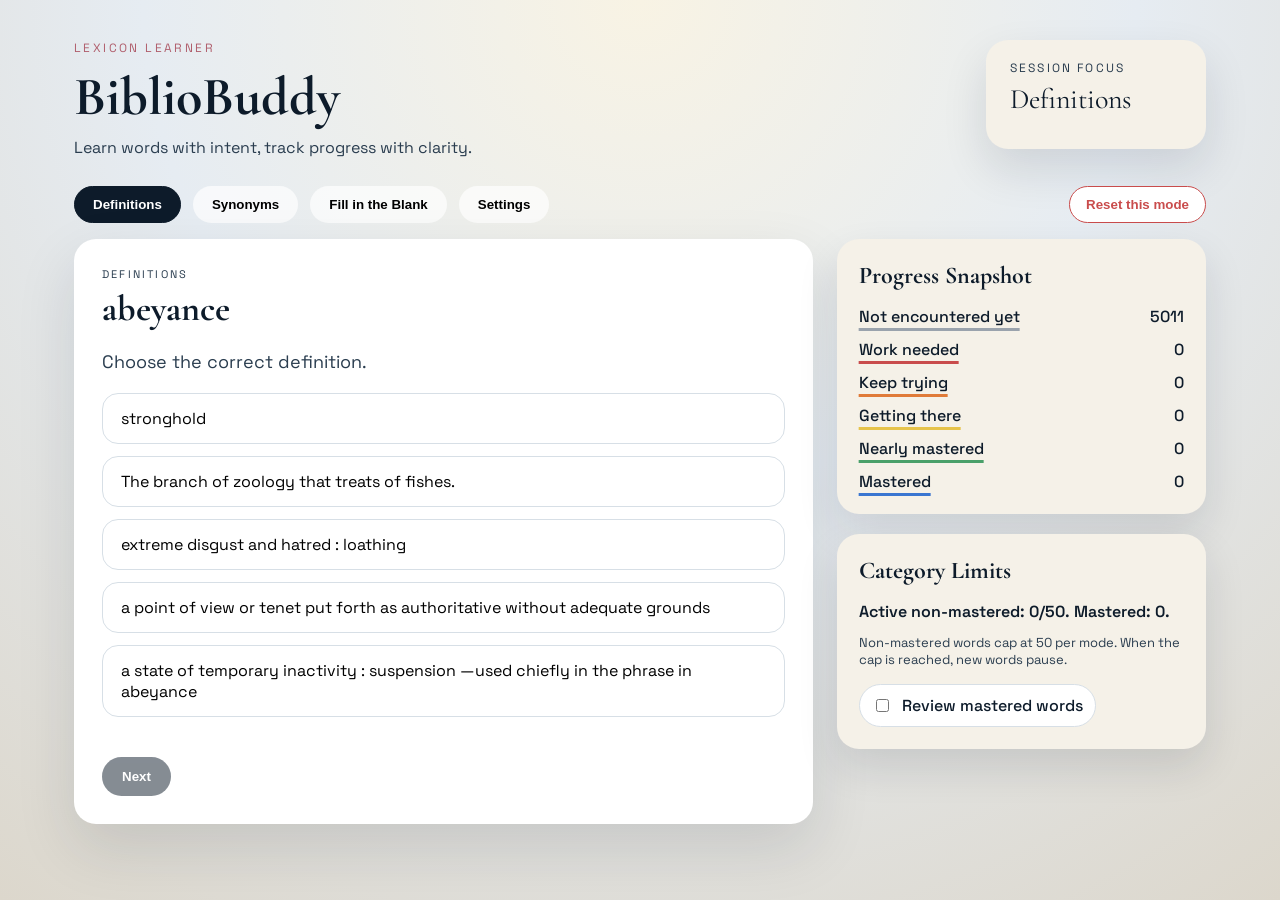
==== index.html @ 4b3d1208 "- Remove redundant pronunciations - Update word card display to organize definitions by PoS - Remove" ====
<!DOCTYPE html>
<html lang="en">
  <head>
    <meta charset="UTF-8" />
    <meta name="viewport" content="width=device-width, initial-scale=1.0" />
    <title>BiblioBuddy</title>
    <link rel="apple-touch-icon" sizes="180x180" href="favicon/apple-touch-icon.png">
    <link rel="icon" type="image/png" sizes="32x32" href="favicon/favicon-32x32.png">
    <link rel="icon" type="image/png" sizes="16x16" href="favicon/favicon-16x16.png">
    <link rel="manifest" href="site.webmanifest">
    <link rel="preconnect" href="https://fonts.googleapis.com" />
    <link rel="preconnect" href="https://fonts.gstatic.com" crossorigin />
    <link
      href="https://fonts.googleapis.com/css2?family=Cormorant+Garamond:wght@500;600;700&family=Space+Grotesk:wght@400;500;600&display=swap"
      rel="stylesheet"
    />
    <link rel="stylesheet" href="styles.css" />
  </head>
  <body>
    <div class="app">
      <header class="hero">
        <div>
          <p class="eyebrow">Lexicon Learner</p>
          <h1>BiblioBuddy</h1>
          <p class="subtitle">Learn words with intent, track progress with clarity.</p>
        </div>
        <div class="hero-card">
          <p class="hero-label">Session Focus</p>
          <div id="modeCapsule" class="hero-mode">Definitions</div>
          <p id="capNotice" class="hero-note"></p>
        </div>
      </header>

      <section class="mode-bar">
        <div class="mode-group">
          <button class="mode-button" data-mode="definitions">Definitions</button>
          <button class="mode-button" data-mode="synonyms">Synonyms</button>
          <button class="mode-button" data-mode="fitb">Fill in the Blank</button>
          <button id="settingsTabButton" class="mode-button" data-mode="settings">Settings</button>
        </div>
        <div class="mode-actions">
          <button id="resetMode" class="ghost-button reset-button">Reset this mode</button>
        </div>
      </section>

      <section id="settingsPanel" class="settings-panel" hidden>
        <div class="settings-card">
          <h3>Settings</h3>
          <p class="settings-note">Save or restore your progress across modes.</p>
          <div class="settings-actions">
            <button id="saveData" class="save-button">Save user data</button>
            <button id="loadData" class="load-button">Load user data</button>
            <input id="loadInput" type="file" accept="application/json" hidden />
          </div>
        </div>
      </section>

      <main class="layout">
        <section class="question-card">
          <div class="question-header">
            <div>
              <p id="questionMeta" class="question-meta"></p>
              <h2 id="questionTitle"></h2>
            </div>
          </div>
          <p id="questionPrompt" class="question-prompt"></p>
          <div id="options" class="options"></div>
          <p id="feedback" class="feedback"></p>
          <section id="answerDetails" class="answer-details" aria-live="polite">
            <div class="answer-grid">
              <div>
                <p class="detail-label">Correct answer</p>
                <p id="detailWord" class="detail-value"></p>
              </div>
              <div class="detail-span">
                <p class="detail-label">Definitions</p>
                <ol id="detailDefinitions" class="detail-definitions"></ol>
              </div>
              <div class="detail-span">
                <p class="detail-label">Pronunciation</p>
                <div id="detailPronunciation" class="pronunciation-container"></div>
              </div>
              <div class="detail-span">
                <p class="detail-label">Synonyms</p>
                <ul id="detailSynonyms" class="detail-list"></ul>
              </div>
              <div class="detail-span">
                <p class="detail-label">Example sentences</p>
                <ul id="detailSentences" class="detail-list"></ul>
              </div>
            </div>
          </section>
          <div class="question-footer">
            <button id="nextButton" class="primary-button" disabled>Next</button>
          </div>
        </section>

        <aside class="stats">
          <div class="stats-card stats-link" onclick="window.location.href='progress_snapshot.html'">
            <h3>Progress Snapshot</h3>
            <div id="statsGrid" class="stats-grid"></div>
          </div>
          <div class="stats-card">
            <h3>Category Limits</h3>
            <p id="limitSummary" class="limit-summary"></p>
            <p class="limit-note">
              Non-mastered words cap at 50 per mode. When the cap is reached, new
              words pause.
            </p>
            <label class="review-toggle">
              <input id="reviewMastered" type="checkbox" />
              <span>Review mastered words</span>
            </label>
          </div>
        </aside>
      </main>
    </div>

    <script src="app.js"></script>
  </body>
</html>
---- styles.css ----
:root {
  color-scheme: light;
  --ink: #0d1b2a;
  --ink-soft: #2a3d4f;
  --paper: #f5f1e8;
  --gold: #c99b3b;
  --rose: #b05f6d;
  --sage: #c9d2c2;
  --sky: #dbe7f2;
  --shadow: rgba(13, 27, 42, 0.12);
  --radius: 22px;
  --display: "Cormorant Garamond", serif;
  --sans: "Space Grotesk", sans-serif;
}

* {
  box-sizing: border-box;
}

body {
  margin: 0;
  font-family: var(--sans);
  color: var(--ink);
  background: radial-gradient(circle at top, #f8f3e4 0%, #e6ecf2 45%, #dcd7cc 100%);
  min-height: 100vh;
}

.app {
  max-width: 1180px;
  margin: 0 auto;
  padding: 40px 24px 64px;
}

.hero {
  display: flex;
  justify-content: space-between;
  gap: 32px;
  align-items: flex-start;
  margin-bottom: 28px;
}

.eyebrow {
  text-transform: uppercase;
  letter-spacing: 0.2em;
  font-size: 12px;
  color: var(--rose);
  margin: 0 0 8px;
}

h1 {
  font-family: var(--display);
  font-size: 54px;
  margin: 0 0 8px;
}

.subtitle {
  max-width: 420px;
  color: var(--ink-soft);
  margin: 0;
}

.hero-card {
  background: var(--paper);
  padding: 20px 24px;
  border-radius: var(--radius);
  box-shadow: 0 20px 45px var(--shadow);
  min-width: 220px;
}

.hero-label {
  font-size: 12px;
  text-transform: uppercase;
  letter-spacing: 0.18em;
  color: var(--ink-soft);
  margin: 0 0 6px;
}

.hero-mode {
  font-family: var(--display);
  font-size: 28px;
}

.hero-note {
  margin-top: 8px;
  color: var(--rose);
  font-size: 13px;
}

.mode-bar {
  display: flex;
  flex-wrap: wrap;
  gap: 12px;
  margin-bottom: 16px;
  align-items: center;
  justify-content: space-between;
}

.mode-group {
  display: flex;
  flex-wrap: wrap;
  gap: 12px;
}

.mode-actions {
  display: flex;
  gap: 12px;
  align-items: center;
}

.mode-button {
  border: 1px solid transparent;
  padding: 10px 18px;
  border-radius: 999px;
  background: rgba(255, 255, 255, 0.7);
  font-weight: 600;
  cursor: pointer;
  transition: all 0.2s ease;
}
.mode-button:hover,
.mode-button:focus,
.mode-button:active {
  background: rgba(255, 255, 255, 0.7);
}
.mode-button.active {
  background: var(--ink) !important;
  color: #fff;
}

.mode-button.active {
  background: var(--ink);
  color: #fff;
  border-color: var(--ink);
}

.control-bar {
  display: flex;
  justify-content: space-between;
  align-items: center;
  gap: 16px;
  margin-bottom: 28px;
  flex-wrap: wrap;
}

.toggle {
  display: flex;
  gap: 10px;
  align-items: center;
  font-weight: 500;
}

.ghost-button {
  border: 1px solid var(--ink);
  background: #fff;
  padding: 10px 16px;
  border-radius: 999px;
  cursor: pointer;
  font-weight: 600;
}
.ghost-button:hover,
.ghost-button:focus,
.ghost-button:active {
  background: #fff;
}

.settings-button {
  border-color: #7d8da0;
  color: var(--ink);
}

.reset-button {
  border-color: #c94c4c;
  color: #c94c4c;
}

.layout {
  display: grid;
  grid-template-columns: 2fr 1fr;
  gap: 24px;
}

.settings-panel {
  margin-bottom: 28px;
}

.settings-card {
  background: var(--paper);
  border-radius: var(--radius);
  padding: 20px 24px;
  box-shadow: 0 16px 35px var(--shadow);
}

.settings-card h3 {
  margin: 0 0 8px;
  font-family: var(--display);
  font-size: 24px;
}

.settings-note {
  margin: 0 0 16px;
  color: var(--ink-soft);
}

.settings-actions {
  display: flex;
  flex-wrap: wrap;
  gap: 12px;
}

.save-button {
  background: #e6f4ea;
  border: 1px solid #79b78e;
  color: #2d6b43;
  padding: 12px 20px;
  border-radius: 999px;
  cursor: pointer;
  font-weight: 600;
  font-family: var(--sans);
}

.load-button {
  background: #e4f0ff;
  border: 1px solid #7aa7db;
  color: #2e5f96;
  padding: 12px 20px;
  border-radius: 999px;
  cursor: pointer;
  font-weight: 600;
  font-family: var(--sans);
}

.back-button {
  background: #4aa06a; /* green */
  border: 1px solid #3b8b56;
  color: #fff !important; /* ensure visited link doesn't change text color */
  padding: 10px 16px;
  border-radius: 999px;
  text-decoration: none;
  display: inline-flex;
  align-items: center;
  gap: 8px;
  font-weight: 600;
  font-family: var(--sans);
}

.back-button:visited {
  color: #fff !important;
}

.back-button:hover,
.back-button:focus,
.back-button:active {
  filter: brightness(0.95);
  background: #4aa06a;
}


.question-card {
  background: #fff;
  border-radius: var(--radius);
  padding: 28px;
  box-shadow: 0 24px 60px var(--shadow);
  display: flex;
  flex-direction: column;
  gap: 20px;
}

.question-card.correct {
  background: #f1fbf5;
}

.question-card.incorrect {
  background: #fff2f2;
}

.question-header {
  display: flex;
  justify-content: space-between;
  align-items: flex-start;
  gap: 20px;
}

.question-meta {
  text-transform: uppercase;
  letter-spacing: 0.2em;
  font-size: 11px;
  color: var(--ink-soft);
  margin: 0 0 6px;
}

#questionTitle {
  font-family: var(--display);
  font-size: 36px;
  margin: 0;
}

.question-badge {
  padding: 6px 14px;
  border-radius: 999px;
  background: var(--sky);
  font-size: 12px;
  text-transform: uppercase;
  letter-spacing: 0.14em;
  color: var(--ink);
}

.question-prompt {
  font-size: 18px;
  color: var(--ink-soft);
  margin: 0;
}

.options {
  display: grid;
  gap: 12px;
}

.answer-details {
  border-radius: 16px;
  padding: 16px 18px;
  background: rgba(255, 255, 255, 0.8);
  border: 1px solid #dfe6ee;
  display: none;
}

.answer-details.visible {
  display: block;
}

.answer-grid {
  display: grid;
  grid-template-columns: repeat(auto-fit, minmax(200px, 1fr));
  gap: 16px;
}

.detail-span {
  grid-column: 1 / -1;
}

.detail-label {
  text-transform: uppercase;
  letter-spacing: 0.18em;
  font-size: 11px;
  color: var(--ink-soft);
  margin: 0 0 6px;
}

.detail-value {
  margin: 0;
  font-weight: 600;
}

.detail-list {
  margin: 0;
  padding-left: 18px;
  color: var(--ink-soft);
}

.option-button {
  padding: 14px 18px;
  border-radius: 16px;
  border: 1px solid #d7dfe6;
  background: #fff;
  text-align: left;
  cursor: pointer;
  font-size: 16px;
  font-family: var(--sans);
  transition: all 0.2s ease;
   white-space: normal;      /* allow wrapping */
   word-break: break-word;   /* break long words if necessary */
   hyphens: auto;            /* enable hyphenation where supported */
}

.option-button.correct {
  border-color: #2f8f5b;
  background: #e7f7ef;
}

.option-button.incorrect {
  border-color: #c94c4c;
  background: #fce8e8;
}

.question-footer {
  display: flex;
  justify-content: space-between;
  align-items: center;
  gap: 12px;
}

.primary-button {
  padding: 12px 20px;
  border-radius: 999px;
  border: none;
  background: var(--ink);
  color: #fff;
  cursor: pointer;
  font-weight: 600;
}

.primary-button:disabled {
  opacity: 0.5;
  cursor: not-allowed;
}

.feedback {
  margin: 0;
  font-weight: 600;
}

.stats {
  display: flex;
  flex-direction: column;
  gap: 20px;
}

.stats-card {
  background: var(--paper);
  border-radius: var(--radius);
  padding: 22px;
  box-shadow: 0 18px 40px var(--shadow);
}

.stats-link {
  display: block;
  color: inherit;
  text-decoration: none;
  cursor: pointer;
}

.stats-link:hover {
  transform: translateY(-2px);
  box-shadow: 0 20px 45px var(--shadow);
  cursor: pointer;
}

.stats-card h3 {
  margin: 0 0 16px;
  font-family: var(--display);
  font-size: 24px;
}

.stats-grid {
  display: grid;
  gap: 12px;
}

.stats-row {
  display: flex;
  justify-content: space-between;
  font-weight: 500;
}

.stats-row span:first-child {
  text-decoration: underline;
  text-decoration-thickness: 3px;
  text-underline-offset: 6px;
}

.stats-not-encountered span:first-child {
  text-decoration-color: #9aa3ad;
}

.stats-work-needed span:first-child {
  text-decoration-color: #c94c4c;
}

.stats-keep-trying span:first-child {
  text-decoration-color: #e07b39;
}

.stats-getting-there span:first-child {
  text-decoration-color: #e6c34b;
}

.stats-nearly-mastered span:first-child {
  text-decoration-color: #4aa06a;
}

.stats-mastered span:first-child {
  text-decoration-color: #3a76d1;
}

.limit-summary {
  margin: 0 0 12px;
  font-weight: 600;
}

.limit-note {
  margin: 0;
  font-size: 13px;
  color: var(--ink-soft);
}

.review-toggle {
  display: flex;
  gap: 10px;
  align-items: center;
  font-weight: 500;
  margin-top: 16px;
  padding: 10px 12px;
  border: 1px solid #d7dfe6;
  border-radius: 999px;
  background: #fff;
  width: fit-content;
  cursor: pointer;
}

@media (max-width: 980px) {
  .hero {
    flex-direction: column;
  }

  .layout {
    grid-template-columns: 1fr;
  }
}

.snapshot-layout {
  display: grid;
  grid-template-columns: 2fr 1fr;
  gap: 24px;
}

.snapshot-column {
  display: flex;
  flex-direction: column;
  gap: 16px;
}

.category-block {
  background: #fff;
  border-radius: 18px;
  padding: 14px 18px;
  box-shadow: 0 16px 35px var(--shadow);
}

.category-block summary {
  cursor: pointer;
  font-weight: 600;
  background: transparent;
  -webkit-tap-highlight-color: transparent;
}

.category-block summary:focus {
  outline: none;
  background: transparent;
}

.category-block[open] summary {
  background: transparent;
}
.word-list {
  display: flex;
  flex-wrap: wrap;
  gap: 10px;
  margin: 12px 0 0;
  padding: 0;
  list-style: none;
}

.word-chip {
  border: 1px solid #d7dfe6;
  padding: 6px 12px;
  border-radius: 999px;
  background: #fff;
  cursor: pointer;
  font-size: 14px;
  font-family: var(--sans);
}

.word-chip:focus,
.word-chip:active {
  outline: none;
  background: #fff;
}

.word-chip:hover,
.word-chip:focus,
.word-chip:active {
  border-color: var(--ink);
  background: #fff;
}

.word-card {
  background: #fff;
  border-radius: var(--radius);
  padding: 24px;
  box-shadow: 0 24px 60px var(--shadow);
  position: sticky;
  top: 80px; /* leave room for header */
  align-self: start; /* stay at top of column */
  max-height: calc(100vh - 120px); /* allow scrolling within card */
  overflow: auto;
}

.word-card h2 {
  margin: 0 0 8px;
  font-family: var(--display);
  font-size: 32px;
}

.word-card .question-badge {
  margin-bottom: 12px;
}

@media (max-width: 980px) {
  .snapshot-layout {
    grid-template-columns: 1fr;
  }
}

/* Definitions list styling */
.detail-definitions {
  margin: 0;
  padding-left: 0;
  list-style-position: inside;
  color: var(--ink-soft);
}

.detail-definitions li {
  margin-bottom: 6px;
}

/* Pronunciations styling */
.pronunciation-container {
  display: flex;
  flex-direction: column;
  gap: 8px;
}

.pronunciation-item {
  display: flex;
  align-items: center;
  gap: 10px;
  padding: 8px 0;
}

.pronunciation-text {
  font-family: "Courier New", monospace;
  color: var(--ink-soft);
  font-size: 14px;
}

.audio-btn {
  padding: 6px 10px;
  border-radius: 8px;
  border: 1px solid #d7dfe6;
  background: #fff;
  cursor: pointer;
  font-size: 16px;
  transition: all 0.2s ease;
  height: 32px;
  width: 32px;
  display: flex;
  align-items: center;
  justify-content: center;
  flex-shrink: 0;
}

.audio-btn:hover {
  background: #f0f0f0;
  border-color: var(--ink-soft);
}

.audio-btn:active {
  transform: scale(0.95);
}

.pronunciation-empty {
  color: var(--ink-soft);
  font-size: 14px;
  margin: 0;
  font-style: italic;
}

@media (max-width: 640px) {
  h1 {
    font-size: 42px;
  }

  .question-footer {
    flex-direction: column;
    align-items: flex-start;
  }
}
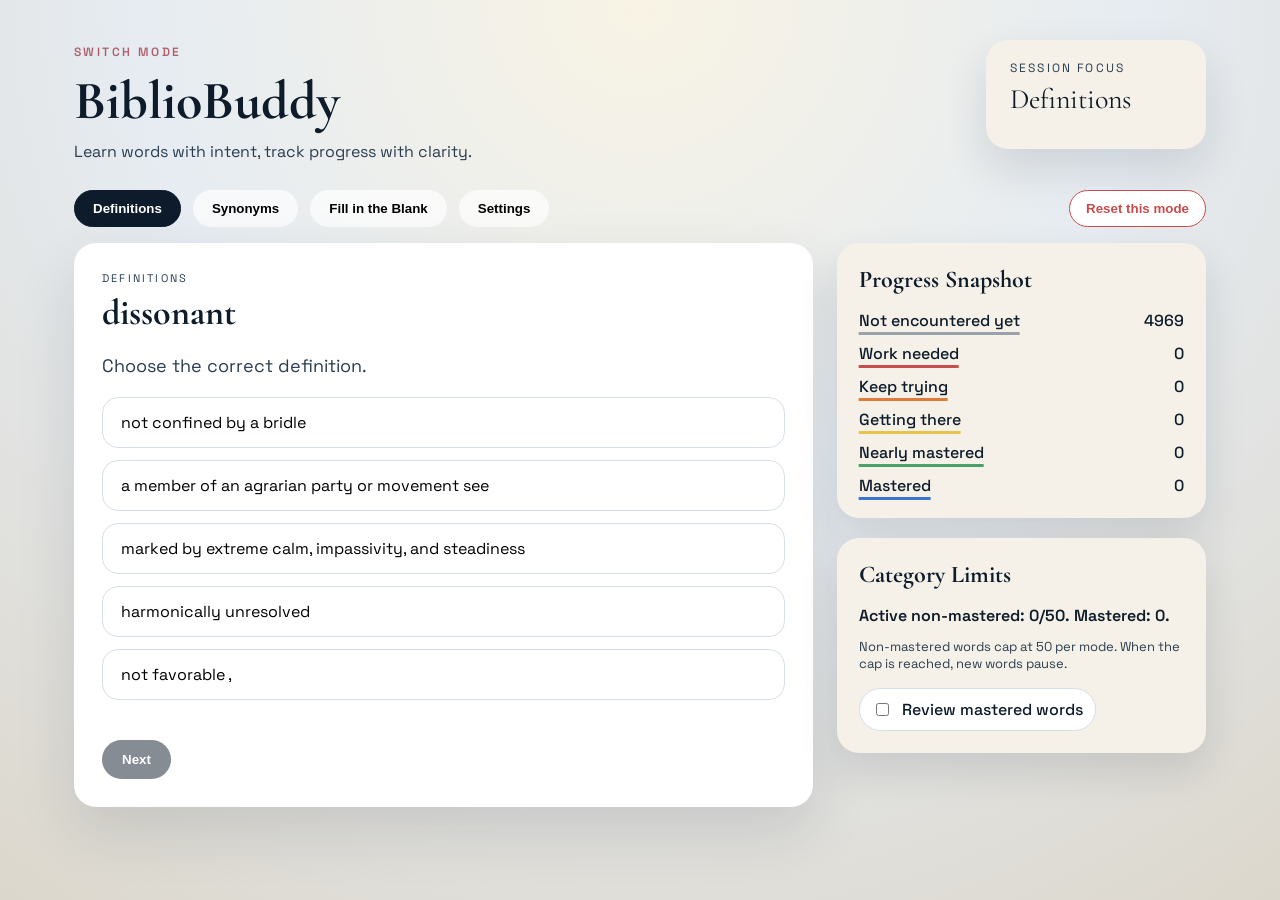
==== commit a4979449: "Add word of the day and word stems CSV files - Created `wordoftheday.csv` with two entries: "clatter" ====
--- a/index.html
+++ b/index.html
@@ -20,7 +20,7 @@
     <div class="app">
       <header class="hero">
         <div>
-          <p class="eyebrow">Lexicon Learner</p>
+          <a class="switch-mode-link" href="benbenekbuddy/benbenekbuddy.html">Switch mode</a>
           <h1>BiblioBuddy</h1>
           <p class="subtitle">Learn words with intent, track progress with clarity.</p>
         </div>
--- a/styles.css
+++ b/styles.css
@@ -47,6 +47,31 @@
   margin: 0 0 8px;
 }
 
+.switch-mode-link {
+  text-transform: uppercase;
+  letter-spacing: 0.2em;
+  font-size: 12px;
+  color: var(--rose);
+  margin: 0 0 8px;
+  text-decoration: none;
+  border: 0;
+  background: transparent;
+  padding: 0;
+  display: inline-block;
+  font-family: var(--sans);
+  font-weight: 600;
+}
+
+.switch-mode-link:visited {
+  color: var(--rose);
+}
+
+.switch-mode-link:hover,
+.switch-mode-link:focus-visible {
+  text-decoration: underline;
+  text-underline-offset: 3px;
+}
+
 h1 {
   font-family: var(--display);
   font-size: 54px;
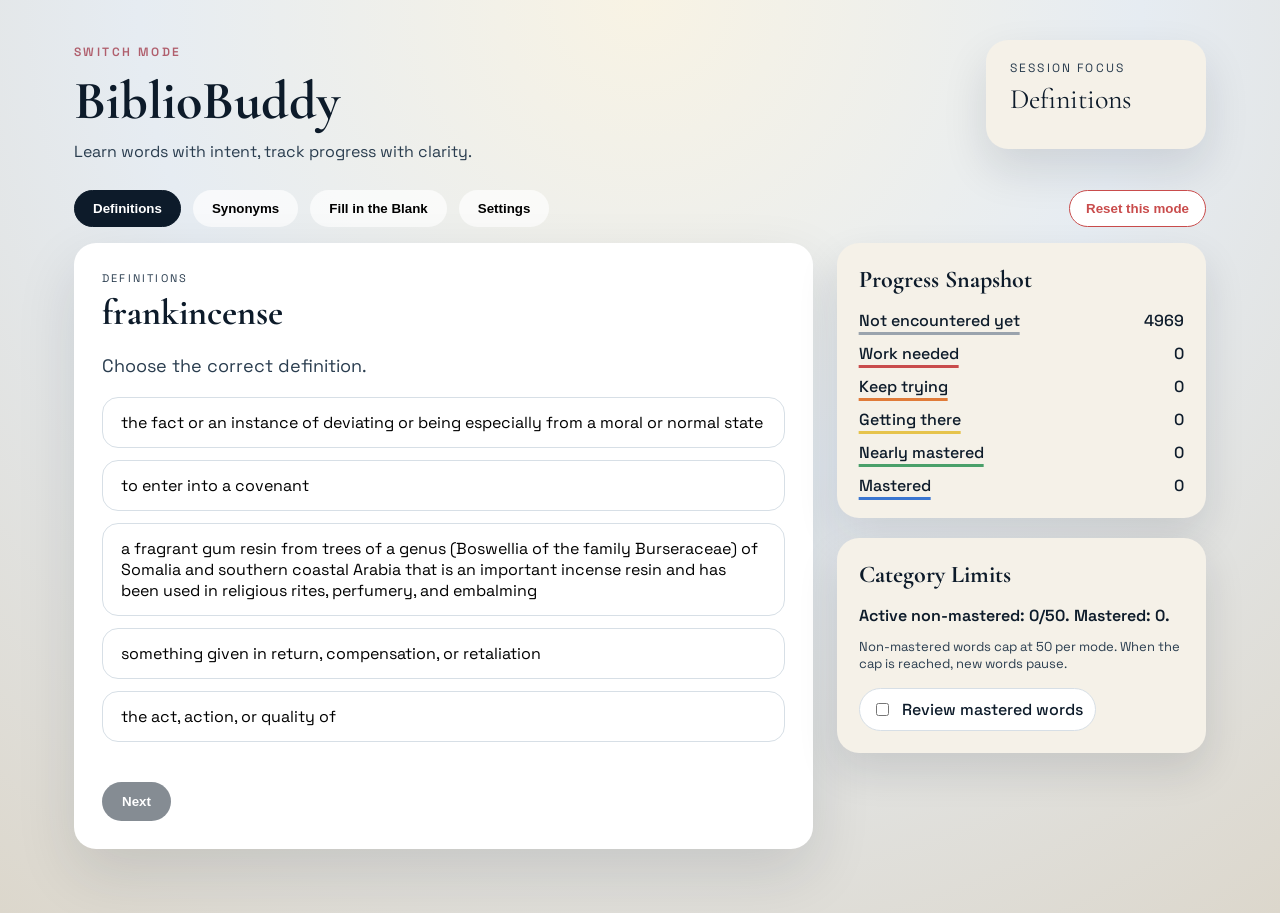
==== commit 02f51d4a: "Implement rainbow text effect for 'biblio' in various elements and update styles" ====
--- a/index.html
+++ b/index.html
@@ -117,5 +117,63 @@
     </div>
 
     <script src="app.js"></script>
+    <script>
+      (() => {
+        const rainbowColors = ["#ff4d4d", "#ff8a3d", "#f7c948", "#53d769", "#4ca3ff", "#5b4dff"];
+
+        function recolorBiblioText(root) {
+          const walker = document.createTreeWalker(root, NodeFilter.SHOW_TEXT);
+          const nodesToReplace = [];
+
+          while (walker.nextNode()) {
+            const node = walker.currentNode;
+            if (!node.textContent || !/biblio/gi.test(node.textContent)) {
+              continue;
+            }
+
+            const parent = node.parentElement;
+            if (!parent || parent.closest("h1") || parent.closest("title") || parent.closest(".biblio-rainbow")) {
+              continue;
+            }
+
+            nodesToReplace.push(node);
+          }
+
+          nodesToReplace.forEach((node) => {
+            const fragment = document.createDocumentFragment();
+            const value = node.textContent;
+            let lastIndex = 0;
+            const regex = /biblio/gi;
+
+            for (const match of value.matchAll(regex)) {
+              const start = match.index;
+              const end = start + match[0].length;
+
+              if (start > lastIndex) {
+                fragment.appendChild(document.createTextNode(value.slice(lastIndex, start)));
+              }
+
+              Array.from(match[0]).forEach((char, index) => {
+                const span = document.createElement("span");
+                span.textContent = char;
+                span.className = "biblio-rainbow";
+                span.style.color = rainbowColors[index % rainbowColors.length];
+                fragment.appendChild(span);
+              });
+
+              lastIndex = end;
+            }
+
+            if (lastIndex < value.length) {
+              fragment.appendChild(document.createTextNode(value.slice(lastIndex)));
+            }
+
+            node.replaceWith(fragment);
+          });
+        }
+
+        recolorBiblioText(document.body);
+      })();
+    </script>
   </body>
 </html>
--- a/styles.css
+++ b/styles.css
@@ -72,6 +72,10 @@
   text-underline-offset: 3px;
 }
 
+.biblio-rainbow {
+  font-weight: 700;
+}
+
 h1 {
   font-family: var(--display);
   font-size: 54px;
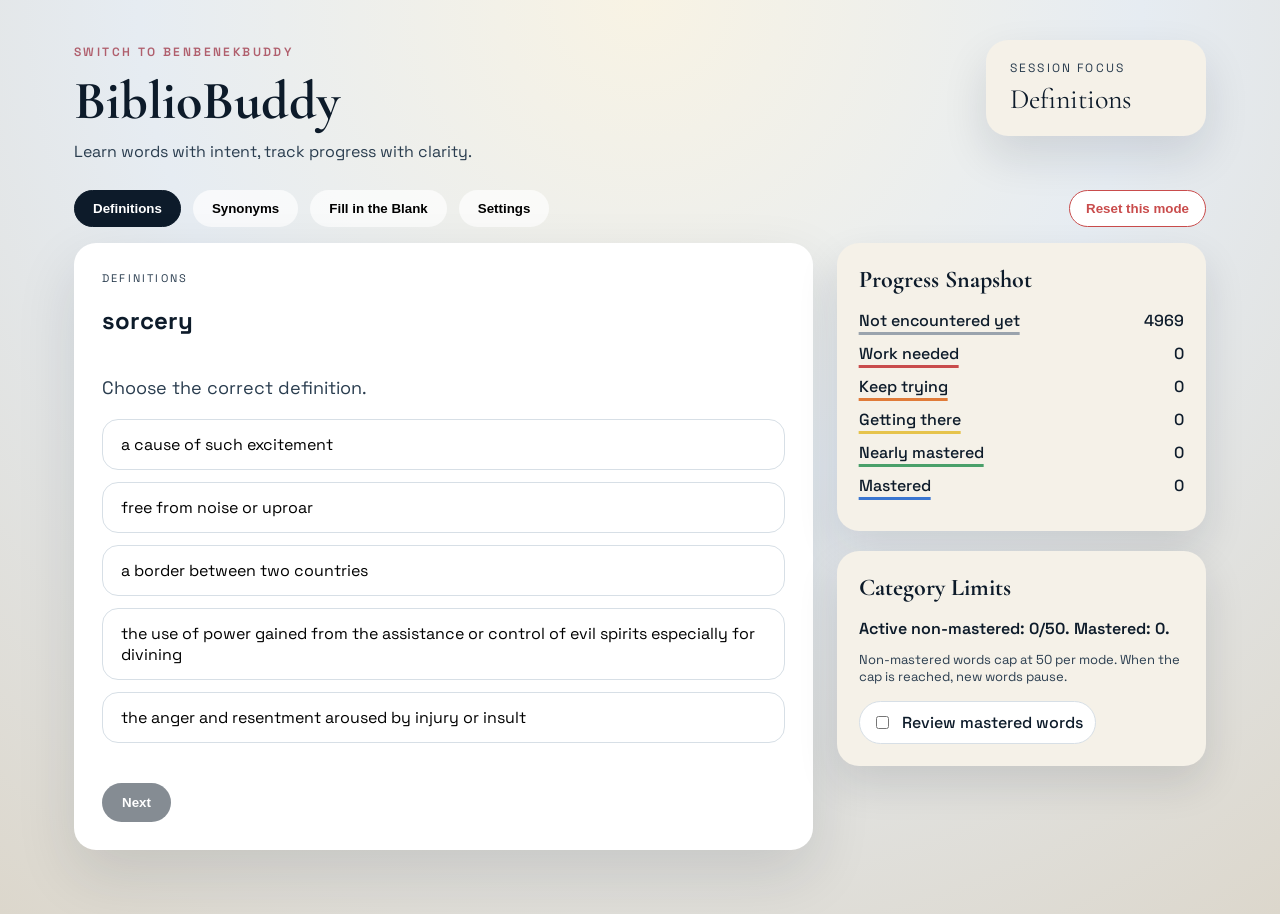
==== commit 97291dd4: "Refactor codebase to be more organized with files. Implemented a one-page solution with to having mu" ====
--- a/index.html
+++ b/index.html
@@ -3,7 +3,7 @@
   <head>
     <meta charset="UTF-8" />
     <meta name="viewport" content="width=device-width, initial-scale=1.0" />
-    <title>BiblioBuddy</title>
+    <title>SAT Words Buddy</title>
     <link rel="apple-touch-icon" sizes="180x180" href="favicon/apple-touch-icon.png">
     <link rel="icon" type="image/png" sizes="32x32" href="favicon/favicon-32x32.png">
     <link rel="icon" type="image/png" sizes="16x16" href="favicon/favicon-16x16.png">
@@ -14,166 +14,349 @@
       href="https://fonts.googleapis.com/css2?family=Cormorant+Garamond:wght@500;600;700&family=Space+Grotesk:wght@400;500;600&display=swap"
       rel="stylesheet"
     />
-    <link rel="stylesheet" href="styles.css" />
+    <link rel="stylesheet" href="shared/css/styles.css" />
+    <link rel="stylesheet" href="modes/benbenekbuddy/benbenekbuddy.css" />
   </head>
   <body>
     <div class="app">
       <header class="hero">
         <div>
-          <a class="switch-mode-link" href="benbenekbuddy/benbenekbuddy.html">Switch mode</a>
-          <h1>BiblioBuddy</h1>
-          <p class="subtitle">Learn words with intent, track progress with clarity.</p>
+          <button id="modeSwitcher" class="switch-mode-link" type="button">Switch mode</button>
+          <h1 id="appTitle">BiblioBuddy</h1>
+          <p id="appSubtitle" class="subtitle">Learn words with intent, track progress with clarity.</p>
         </div>
         <div class="hero-card">
-          <p class="hero-label">Session Focus</p>
-          <div id="modeCapsule" class="hero-mode">Definitions</div>
-          <p id="capNotice" class="hero-note"></p>
+          <p id="appHeroLabel" class="hero-label">Session Focus</p>
+          <div id="appHeroValue" class="hero-mode">Definitions</div>
         </div>
       </header>
 
-      <section class="mode-bar">
-        <div class="mode-group">
-          <button class="mode-button" data-mode="definitions">Definitions</button>
-          <button class="mode-button" data-mode="synonyms">Synonyms</button>
-          <button class="mode-button" data-mode="fitb">Fill in the Blank</button>
-          <button id="settingsTabButton" class="mode-button" data-mode="settings">Settings</button>
-        </div>
-        <div class="mode-actions">
-          <button id="resetMode" class="ghost-button reset-button">Reset this mode</button>
-        </div>
+      <!-- ============================================================
+           BiblioBuddy mode: Definitions, Synonyms, Fill in the Blank.
+           ============================================================ -->
+      <section data-mode="bibliobuddy" hidden>
+        <!-- Hidden display sink used by the mode module to report its
+             current label, and read by the host page to populate the
+             unified hero capsule. -->
+        <span id="biblio-modeCapsule" hidden></span>
+        <section class="mode-bar">
+          <div class="mode-group">
+            <button class="mode-button" data-mode="definitions">Definitions</button>
+            <button class="mode-button" data-mode="synonyms">Synonyms</button>
+            <button class="mode-button" data-mode="fitb">Fill in the Blank</button>
+            <button id="biblio-settingsTabButton" class="mode-button" data-mode="settings">Settings</button>
+          </div>
+          <div class="mode-actions">
+            <button id="biblio-resetMode" class="ghost-button reset-button">Reset this mode</button>
+          </div>
+        </section>
+
+        <section id="biblio-settingsPanel" class="settings-panel" hidden>
+          <div class="settings-card">
+            <h3>Settings</h3>
+            <p class="settings-note">Save or restore your progress across modes.</p>
+            <div class="settings-actions">
+              <button id="biblio-saveData" class="save-button">Save user data</button>
+              <button id="biblio-loadData" class="load-button">Load user data</button>
+              <input id="biblio-loadInput" type="file" accept="application/json" hidden />
+            </div>
+          </div>
+        </section>
+
+        <main class="layout">
+          <section class="question-card">
+            <div class="question-header">
+              <div>
+                <p id="biblio-questionMeta" class="question-meta"></p>
+                <h2 id="biblio-questionTitle"></h2>
+              </div>
+            </div>
+            <p id="biblio-questionPrompt" class="question-prompt"></p>
+            <div id="biblio-options" class="options"></div>
+            <p id="biblio-feedback" class="feedback"></p>
+            <section id="biblio-answerDetails" class="answer-details" aria-live="polite">
+              <div class="answer-grid">
+                <div>
+                  <p class="detail-label">Correct answer</p>
+                  <p id="biblio-detailWord" class="detail-value"></p>
+                </div>
+                <div class="detail-span">
+                  <p class="detail-label">Definitions</p>
+                  <ol id="biblio-detailDefinitions" class="detail-definitions"></ol>
+                </div>
+                <div class="detail-span">
+                  <p class="detail-label">Pronunciation</p>
+                  <div id="biblio-detailPronunciation" class="pronunciation-container"></div>
+                </div>
+                <div class="detail-span">
+                  <p class="detail-label">Synonyms</p>
+                  <ul id="biblio-detailSynonyms" class="detail-list"></ul>
+                </div>
+                <div class="detail-span">
+                  <p class="detail-label">Example sentences</p>
+                  <ul id="biblio-detailSentences" class="detail-list"></ul>
+                </div>
+              </div>
+            </section>
+            <div class="question-footer">
+              <button id="biblio-nextButton" class="primary-button" disabled>Next</button>
+            </div>
+          </section>
+
+          <aside id="biblio-statsAside" class="stats">
+            <div class="stats-card stats-link" onclick="window.location.href='progress_snapshot.html'">
+              <h3>Progress Snapshot</h3>
+              <div id="biblio-statsGrid" class="stats-grid"></div>
+              <p id="biblio-capNotice" class="hero-note" style="margin-top: 12px;"></p>
+            </div>
+            <div class="stats-card">
+              <h3>Category Limits</h3>
+              <p id="biblio-limitSummary" class="limit-summary"></p>
+              <p class="limit-note">
+                Non-mastered words cap at 50 per mode. When the cap is reached, new
+                words pause.
+              </p>
+              <label class="review-toggle">
+                <input id="biblio-reviewMastered" type="checkbox" />
+                <span>Review mastered words</span>
+              </label>
+            </div>
+          </aside>
+        </main>
       </section>
 
-      <section id="settingsPanel" class="settings-panel" hidden>
-        <div class="settings-card">
-          <h3>Settings</h3>
-          <p class="settings-note">Save or restore your progress across modes.</p>
-          <div class="settings-actions">
-            <button id="saveData" class="save-button">Save user data</button>
-            <button id="loadData" class="load-button">Load user data</button>
-            <input id="loadInput" type="file" accept="application/json" hidden />
-          </div>
-        </div>
+      <!-- ============================================================
+           BenbenekBuddy mode: Word Within the Word (Learn/Practice)
+           and Words of the Day.
+           ============================================================ -->
+      <section data-mode="benbenekbuddy" hidden>
+        <!-- Hidden display sinks used by the mode module to report its
+             current focus label and any free-form note. The host page
+             watches these to keep the unified hero capsule in sync. -->
+        <span id="benbenek-focusCapsule" hidden></span>
+        <span id="benbenek-focusNote" hidden></span>
+        <section class="mode-bar">
+          <div class="mode-group">
+            <button id="benbenek-modeWwtw" class="mode-button active" type="button">Word Within the Word</button>
+            <button id="benbenek-modeWotd" class="mode-button" type="button">Words of the Day</button>
+          </div>
+        </section>
+
+        <section id="benbenek-wwtwControls" class="bb-panel">
+          <div class="bb-tabs">
+            <button id="benbenek-tabLearn" class="mode-button active" type="button">Learn</button>
+            <button id="benbenek-tabPractice" class="mode-button" type="button">Practice</button>
+          </div>
+
+          <div id="benbenek-learnControls" class="bb-control-row">
+            <label class="bb-field">
+              <span>List</span>
+              <select id="benbenek-learnListSelect"></select>
+            </label>
+            <p id="benbenek-learnProgressText" class="bb-progress"></p>
+          </div>
+
+          <div id="benbenek-practiceControls" class="bb-control-row" hidden>
+            <label class="bb-field">
+              <span>Scope</span>
+              <select id="benbenek-practiceScopeSelect">
+                <option value="all">All mastered lists</option>
+                <option value="one">One mastered list</option>
+              </select>
+            </label>
+            <p id="benbenek-practiceScopeHint" class="bb-progress"></p>
+          </div>
+        </section>
+
+        <main class="layout">
+          <section class="question-card">
+            <div class="question-header">
+              <div>
+                <p id="benbenek-questionMeta" class="question-meta"></p>
+                <h2 id="benbenek-questionTitle"></h2>
+              </div>
+            </div>
+            <p id="benbenek-questionPrompt" class="question-prompt"></p>
+
+            <form id="benbenek-answerForm" class="bb-answer-form">
+              <label for="benbenek-answerInput" class="bb-input-label">Your answer</label>
+              <input id="benbenek-answerInput" class="bb-input" type="text" autocomplete="off" />
+              <div class="bb-actions">
+                <button id="benbenek-submitButton" class="primary-button" type="submit">Submit</button>
+                <button id="benbenek-nextButton" class="ghost-button" type="button" disabled>Next</button>
+              </div>
+            </form>
+
+            <p id="benbenek-feedback" class="feedback"></p>
+
+            <section id="benbenek-answerDetails" class="answer-details" aria-live="polite">
+              <div class="answer-grid">
+                <div class="detail-span">
+                  <p class="detail-label">Correct answer</p>
+                  <p id="benbenek-detailAnswer" class="detail-value"></p>
+                </div>
+                <div class="detail-span">
+                  <p class="detail-label">Words</p>
+                  <p id="benbenek-detailWords" class="detail-value"></p>
+                </div>
+                <div class="detail-span">
+                  <p class="detail-label">Language</p>
+                  <p id="benbenek-detailLanguage" class="detail-value"></p>
+                </div>
+              </div>
+            </section>
+          </section>
+
+          <aside class="stats">
+            <div class="stats-card">
+              <h3>WWTW Mastery</h3>
+              <p id="benbenek-masterySummary" class="limit-summary"></p>
+              <div id="benbenek-masteredLists" class="stats-grid"></div>
+            </div>
+            <div class="stats-card">
+              <h3>Progress</h3>
+              <p class="limit-note">Each stem is mastered after 3 correct answers in Learn mode.</p>
+              <button id="benbenek-resetProgress" class="ghost-button reset-button" type="button">Reset Benbenek progress</button>
+            </div>
+          </aside>
+        </main>
       </section>
-
-      <main class="layout">
-        <section class="question-card">
-          <div class="question-header">
-            <div>
-              <p id="questionMeta" class="question-meta"></p>
-              <h2 id="questionTitle"></h2>
-            </div>
-          </div>
-          <p id="questionPrompt" class="question-prompt"></p>
-          <div id="options" class="options"></div>
-          <p id="feedback" class="feedback"></p>
-          <section id="answerDetails" class="answer-details" aria-live="polite">
-            <div class="answer-grid">
-              <div>
-                <p class="detail-label">Correct answer</p>
-                <p id="detailWord" class="detail-value"></p>
-              </div>
-              <div class="detail-span">
-                <p class="detail-label">Definitions</p>
-                <ol id="detailDefinitions" class="detail-definitions"></ol>
-              </div>
-              <div class="detail-span">
-                <p class="detail-label">Pronunciation</p>
-                <div id="detailPronunciation" class="pronunciation-container"></div>
-              </div>
-              <div class="detail-span">
-                <p class="detail-label">Synonyms</p>
-                <ul id="detailSynonyms" class="detail-list"></ul>
-              </div>
-              <div class="detail-span">
-                <p class="detail-label">Example sentences</p>
-                <ul id="detailSentences" class="detail-list"></ul>
-              </div>
-            </div>
-          </section>
-          <div class="question-footer">
-            <button id="nextButton" class="primary-button" disabled>Next</button>
-          </div>
-        </section>
-
-        <aside class="stats">
-          <div class="stats-card stats-link" onclick="window.location.href='progress_snapshot.html'">
-            <h3>Progress Snapshot</h3>
-            <div id="statsGrid" class="stats-grid"></div>
-          </div>
-          <div class="stats-card">
-            <h3>Category Limits</h3>
-            <p id="limitSummary" class="limit-summary"></p>
-            <p class="limit-note">
-              Non-mastered words cap at 50 per mode. When the cap is reached, new
-              words pause.
-            </p>
-            <label class="review-toggle">
-              <input id="reviewMastered" type="checkbox" />
-              <span>Review mastered words</span>
-            </label>
-          </div>
-        </aside>
-      </main>
     </div>
 
-    <script src="app.js"></script>
+    <!-- Shared utilities, then mode modules. Order matters: utils first. -->
+    <script src="shared/js/utils.js"></script>
+    <script src="shared/js/pronunciation.js"></script>
+    <script src="modes/bibliobuddy/bibliobuddy.js"></script>
+    <script src="modes/benbenekbuddy/benbenekbuddy.js"></script>
     <script>
       (() => {
-        const rainbowColors = ["#ff4d4d", "#ff8a3d", "#f7c948", "#53d769", "#4ca3ff", "#5b4dff"];
-
-        function recolorBiblioText(root) {
-          const walker = document.createTreeWalker(root, NodeFilter.SHOW_TEXT);
-          const nodesToReplace = [];
-
-          while (walker.nextNode()) {
-            const node = walker.currentNode;
-            if (!node.textContent || !/biblio/gi.test(node.textContent)) {
-              continue;
-            }
-
-            const parent = node.parentElement;
-            if (!parent || parent.closest("h1") || parent.closest("title") || parent.closest(".biblio-rainbow")) {
-              continue;
-            }
-
-            nodesToReplace.push(node);
+        // Top-level chrome that hosts both modes on a single page.
+        // Mode is persisted in localStorage so the user lands back on the
+        // same mode they were last using.
+
+        const MODE_STORAGE_KEY = "appBuddy.v1.mode";
+        const VALID_MODES = ["bibliobuddy", "benbenekbuddy"];
+
+        const MODE_META = {
+          bibliobuddy: {
+            title: "BiblioBuddy",
+            subtitle: "Learn words with intent, track progress with clarity.",
+            heroLabel: "Session Focus",
+            switchLabel: "Switch to BenbenekBuddy",
+          },
+          benbenekbuddy: {
+            title: "BenbenekBuddy",
+            subtitle: "Train stems and challenge your words of the day recall.",
+            heroLabel: "Current Focus",
+            switchLabel: "Switch to BiblioBuddy",
+          },
+        };
+
+        const root = document.body;
+        const modeSwitcher = document.getElementById("modeSwitcher");
+        const appTitle = document.getElementById("appTitle");
+        const appSubtitle = document.getElementById("appSubtitle");
+        const appHeroLabel = document.getElementById("appHeroLabel");
+        const appHeroValue = document.getElementById("appHeroValue");
+        const modeContainers = {
+          bibliobuddy: document.querySelector('[data-mode="bibliobuddy"]'),
+          benbenekbuddy: document.querySelector('[data-mode="benbenekbuddy"]'),
+        };
+
+        function readStoredMode() {
+          try {
+            const stored = localStorage.getItem(MODE_STORAGE_KEY);
+            if (stored && VALID_MODES.includes(stored)) {
+              return stored;
+            }
+          } catch (error) {
+            // localStorage may be unavailable (private mode, etc.) - fall through.
           }
-
-          nodesToReplace.forEach((node) => {
-            const fragment = document.createDocumentFragment();
-            const value = node.textContent;
-            let lastIndex = 0;
-            const regex = /biblio/gi;
-
-            for (const match of value.matchAll(regex)) {
-              const start = match.index;
-              const end = start + match[0].length;
-
-              if (start > lastIndex) {
-                fragment.appendChild(document.createTextNode(value.slice(lastIndex, start)));
-              }
-
-              Array.from(match[0]).forEach((char, index) => {
-                const span = document.createElement("span");
-                span.textContent = char;
-                span.className = "biblio-rainbow";
-                span.style.color = rainbowColors[index % rainbowColors.length];
-                fragment.appendChild(span);
-              });
-
-              lastIndex = end;
-            }
-
-            if (lastIndex < value.length) {
-              fragment.appendChild(document.createTextNode(value.slice(lastIndex)));
-            }
-
-            node.replaceWith(fragment);
+          return "bibliobuddy";
+        }
+
+        function writeStoredMode(mode) {
+          try {
+            localStorage.setItem(MODE_STORAGE_KEY, mode);
+          } catch (error) {
+            // ignore; the in-memory toggle still works for this session.
+          }
+        }
+
+        function applyChrome(mode) {
+          const meta = MODE_META[mode];
+          appTitle.textContent = meta.title;
+          appSubtitle.textContent = meta.subtitle;
+          appHeroLabel.textContent = meta.heroLabel;
+          modeSwitcher.textContent = meta.switchLabel;
+          modeSwitcher.setAttribute("aria-pressed", mode === "benbenekbuddy" ? "true" : "false");
+          syncHeroValue(mode);
+        }
+
+        function syncHeroValue(mode) {
+          if (mode === "bibliobuddy") {
+            const capsule = modeContainers.bibliobuddy.querySelector("#biblio-modeCapsule");
+            if (capsule && capsule.textContent) {
+              appHeroValue.textContent = capsule.textContent;
+              return;
+            }
+          } else if (mode === "benbenekbuddy") {
+            const capsule = modeContainers.benbenekbuddy.querySelector("#benbenek-focusCapsule");
+            if (capsule && capsule.textContent) {
+              appHeroValue.textContent = capsule.textContent;
+              return;
+            }
+          }
+          appHeroValue.textContent = "";
+        }
+
+        function showMode(mode) {
+          Object.entries(modeContainers).forEach(([key, container]) => {
+            if (!container) {
+              return;
+            }
+            if (key === mode) {
+              container.removeAttribute("hidden");
+            } else {
+              container.setAttribute("hidden", "");
+            }
           });
-        }
-
-        recolorBiblioText(document.body);
+          applyChrome(mode);
+        }
+
+        function toggleMode() {
+          const current = readStoredMode();
+          const next = current === "bibliobuddy" ? "benbenekbuddy" : "bibliobuddy";
+          writeStoredMode(next);
+          showMode(next);
+        }
+
+        modeSwitcher.addEventListener("click", toggleMode);
+
+        // Initial render: the persisted mode wins.
+        showMode(readStoredMode());
+
+        // Keep the header's focus capsule in sync when each mode updates its
+        // own sub-capsule. Both modes already manipulate DOM directly, so we
+        // observe them for changes.
+        const observer = new MutationObserver(() => {
+          syncHeroValue(readStoredMode());
+        });
+
+        Object.values(modeContainers).forEach((container) => {
+          if (!container) {
+            return;
+          }
+          observer.observe(container, {
+            subtree: true,
+            childList: true,
+            characterData: true,
+          });
+        });
+
+        // Apply the static page chrome (biblio rainbow colouring).
+        window.SharedUtils.recolorBiblioText(root);
       })();
     </script>
   </body>
-</html>
+</html>
--- a/shared/css/styles.css
+++ b/shared/css/styles.css
@@ -0,0 +1,620 @@
+:root {
+  color-scheme: light;
+  --ink: #0d1b2a;
+  --ink-soft: #2a3d4f;
+  --paper: #f5f1e8;
+  --gold: #c99b3b;
+  --rose: #b05f6d;
+  --sage: #c9d2c2;
+  --sky: #dbe7f2;
+  --shadow: rgba(13, 27, 42, 0.12);
+  --radius: 22px;
+  --display: "Cormorant Garamond", serif;
+  --sans: "Space Grotesk", sans-serif;
+}
+
+* {
+  box-sizing: border-box;
+}
+
+body {
+  margin: 0;
+  font-family: var(--sans);
+  color: var(--ink);
+  background: radial-gradient(circle at top, #f8f3e4 0%, #e6ecf2 45%, #dcd7cc 100%);
+  min-height: 100vh;
+}
+
+.app {
+  max-width: 1180px;
+  margin: 0 auto;
+  padding: 40px 24px 64px;
+}
+
+.hero {
+  display: flex;
+  justify-content: space-between;
+  gap: 32px;
+  align-items: flex-start;
+  margin-bottom: 28px;
+}
+
+.eyebrow {
+  text-transform: uppercase;
+  letter-spacing: 0.2em;
+  font-size: 12px;
+  color: var(--rose);
+  margin: 0 0 8px;
+}
+
+.switch-mode-link {
+  text-transform: uppercase;
+  letter-spacing: 0.2em;
+  font-size: 12px;
+  color: var(--rose);
+  margin: 0 0 8px;
+  text-decoration: none;
+  border: 0;
+  background: transparent;
+  padding: 0;
+  display: inline-block;
+  font-family: var(--sans);
+  font-weight: 600;
+}
+
+.switch-mode-link:visited {
+  color: var(--rose);
+}
+
+.switch-mode-link:hover,
+.switch-mode-link:focus-visible {
+  text-decoration: underline;
+  text-underline-offset: 3px;
+}
+
+.biblio-rainbow {
+  font-weight: 700;
+}
+
+h1 {
+  font-family: var(--display);
+  font-size: 54px;
+  margin: 0 0 8px;
+}
+
+.subtitle {
+  max-width: 420px;
+  color: var(--ink-soft);
+  margin: 0;
+}
+
+.hero-card {
+  background: var(--paper);
+  padding: 20px 24px;
+  border-radius: var(--radius);
+  box-shadow: 0 20px 45px var(--shadow);
+  min-width: 220px;
+}
+
+.hero-label {
+  font-size: 12px;
+  text-transform: uppercase;
+  letter-spacing: 0.18em;
+  color: var(--ink-soft);
+  margin: 0 0 6px;
+}
+
+.hero-mode {
+  font-family: var(--display);
+  font-size: 28px;
+}
+
+.hero-note {
+  margin-top: 8px;
+  color: var(--rose);
+  font-size: 13px;
+}
+
+.mode-bar {
+  display: flex;
+  flex-wrap: wrap;
+  gap: 12px;
+  margin-bottom: 16px;
+  align-items: center;
+  justify-content: space-between;
+}
+
+.mode-group {
+  display: flex;
+  flex-wrap: wrap;
+  gap: 12px;
+}
+
+.mode-actions {
+  display: flex;
+  gap: 12px;
+  align-items: center;
+}
+
+.mode-button {
+  border: 1px solid transparent;
+  padding: 10px 18px;
+  border-radius: 999px;
+  background: rgba(255, 255, 255, 0.7);
+  font-weight: 600;
+  cursor: pointer;
+  transition: all 0.2s ease;
+}
+.mode-button:hover,
+.mode-button:focus,
+.mode-button:active {
+  background: rgba(255, 255, 255, 0.7);
+}
+.mode-button.active {
+  background: var(--ink) !important;
+  color: #fff;
+}
+
+.mode-button.active {
+  background: var(--ink);
+  color: #fff;
+  border-color: var(--ink);
+}
+
+.control-bar {
+  display: flex;
+  justify-content: space-between;
+  align-items: center;
+  gap: 16px;
+  margin-bottom: 28px;
+  flex-wrap: wrap;
+}
+
+.toggle {
+  display: flex;
+  gap: 10px;
+  align-items: center;
+  font-weight: 500;
+}
+
+.ghost-button {
+  border: 1px solid var(--ink);
+  background: #fff;
+  padding: 10px 16px;
+  border-radius: 999px;
+  cursor: pointer;
+  font-weight: 600;
+}
+.ghost-button:hover,
+.ghost-button:focus,
+.ghost-button:active {
+  background: #fff;
+}
+
+.settings-button {
+  border-color: #7d8da0;
+  color: var(--ink);
+}
+
+.reset-button {
+  border-color: #c94c4c;
+  color: #c94c4c;
+}
+
+.layout {
+  display: grid;
+  grid-template-columns: 2fr 1fr;
+  gap: 24px;
+}
+
+.settings-panel {
+  margin-bottom: 28px;
+}
+
+.settings-card {
+  background: var(--paper);
+  border-radius: var(--radius);
+  padding: 20px 24px;
+  box-shadow: 0 16px 35px var(--shadow);
+}
+
+.settings-card h3 {
+  margin: 0 0 8px;
+  font-family: var(--display);
+  font-size: 24px;
+}
+
+.settings-note {
+  margin: 0 0 16px;
+  color: var(--ink-soft);
+}
+
+.settings-actions {
+  display: flex;
+  flex-wrap: wrap;
+  gap: 12px;
+}
+
+.save-button {
+  background: #e6f4ea;
+  border: 1px solid #79b78e;
+  color: #2d6b43;
+  padding: 12px 20px;
+  border-radius: 999px;
+  cursor: pointer;
+  font-weight: 600;
+  font-family: var(--sans);
+}
+
+.load-button {
+  background: #e4f0ff;
+  border: 1px solid #7aa7db;
+  color: #2e5f96;
+  padding: 12px 20px;
+  border-radius: 999px;
+  cursor: pointer;
+  font-weight: 600;
+  font-family: var(--sans);
+}
+
+.back-button {
+  background: #4aa06a; /* green */
+  border: 1px solid #3b8b56;
+  color: #fff !important; /* ensure visited link doesn't change text color */
+  padding: 10px 16px;
+  border-radius: 999px;
+  text-decoration: none;
+  display: inline-flex;
+  align-items: center;
+  gap: 8px;
+  font-weight: 600;
+  font-family: var(--sans);
+}
+
+.back-button:visited {
+  color: #fff !important;
+}
+
+.back-button:hover,
+.back-button:focus,
+.back-button:active {
+  filter: brightness(0.95);
+  background: #4aa06a;
+}
+
+
+.question-card {
+  background: #fff;
+  border-radius: var(--radius);
+  padding: 28px;
+  box-shadow: 0 24px 60px var(--shadow);
+  display: flex;
+  flex-direction: column;
+  gap: 20px;
+}
+
+.question-card.correct {
+  background: #f1fbf5;
+}
+
+.question-card.incorrect {
+  background: #fff2f2;
+}
+
+.question-header {
+  display: flex;
+  justify-content: space-between;
+  align-items: flex-start;
+  gap: 20px;
+}
+
+.question-meta {
+  text-transform: uppercase;
+  letter-spacing: 0.2em;
+  font-size: 11px;
+  color: var(--ink-soft);
+  margin: 0 0 6px;
+}
+
+#questionTitle {
+  font-family: var(--display);
+  font-size: 36px;
+  margin: 0;
+}
+
+.question-badge {
+  padding: 6px 14px;
+  border-radius: 999px;
+  background: var(--sky);
+  font-size: 12px;
+  text-transform: uppercase;
+  letter-spacing: 0.14em;
+  color: var(--ink);
+}
+
+.question-prompt {
+  font-size: 18px;
+  color: var(--ink-soft);
+  margin: 0;
+}
+
+.options {
+  display: grid;
+  gap: 12px;
+}
+
+.answer-details {
+  border-radius: 16px;
+  padding: 16px 18px;
+  background: rgba(255, 255, 255, 0.8);
+  border: 1px solid #dfe6ee;
+  display: none;
+}
+
+.answer-details.visible {
+  display: block;
+}
+
+.answer-grid {
+  display: grid;
+  grid-template-columns: repeat(auto-fit, minmax(200px, 1fr));
+  gap: 16px;
+}
+
+.detail-span {
+  grid-column: 1 / -1;
+}
+
+.detail-label {
+  text-transform: uppercase;
+  letter-spacing: 0.18em;
+  font-size: 11px;
+  color: var(--ink-soft);
+  margin: 0 0 6px;
+}
+
+.detail-value {
+  margin: 0;
+  font-weight: 600;
+}
+
+.detail-list {
+  margin: 0;
+  padding-left: 18px;
+  color: var(--ink-soft);
+}
+
+.option-button {
+  padding: 14px 18px;
+  border-radius: 16px;
+  border: 1px solid #d7dfe6;
+  background: #fff;
+  text-align: left;
+  cursor: pointer;
+  font-size: 16px;
+  font-family: var(--sans);
+  transition: all 0.2s ease;
+   white-space: normal;      /* allow wrapping */
+   word-break: break-word;   /* break long words if necessary */
+   hyphens: auto;            /* enable hyphenation where supported */
+}
+
+.option-button.correct {
+  border-color: #2f8f5b;
+  background: #e7f7ef;
+}
+
+.option-button.incorrect {
+  border-color: #c94c4c;
+  background: #fce8e8;
+}
+
+.question-footer {
+  display: flex;
+  justify-content: space-between;
+  align-items: center;
+  gap: 12px;
+}
+
+.primary-button {
+  padding: 12px 20px;
+  border-radius: 999px;
+  border: none;
+  background: var(--ink);
+  color: #fff;
+  cursor: pointer;
+  font-weight: 600;
+}
+
+.primary-button:disabled {
+  opacity: 0.5;
+  cursor: not-allowed;
+}
+
+.feedback {
+  margin: 0;
+  font-weight: 600;
+}
+
+.stats {
+  display: flex;
+  flex-direction: column;
+  gap: 20px;
+}
+
+.stats-card {
+  background: var(--paper);
+  border-radius: var(--radius);
+  padding: 22px;
+  box-shadow: 0 18px 40px var(--shadow);
+}
+
+.stats-link {
+  display: block;
+  color: inherit;
+  text-decoration: none;
+  cursor: pointer;
+}
+
+.stats-link:hover {
+  transform: translateY(-2px);
+  box-shadow: 0 20px 45px var(--shadow);
+  cursor: pointer;
+}
+
+.stats-card h3 {
+  margin: 0 0 16px;
+  font-family: var(--display);
+  font-size: 24px;
+}
+
+.stats-grid {
+  display: grid;
+  gap: 12px;
+}
+
+.stats-row {
+  display: flex;
+  justify-content: space-between;
+  font-weight: 500;
+}
+
+.stats-row span:first-child {
+  text-decoration: underline;
+  text-decoration-thickness: 3px;
+  text-underline-offset: 6px;
+}
+
+.stats-not-encountered span:first-child {
+  text-decoration-color: #9aa3ad;
+}
+
+.stats-work-needed span:first-child {
+  text-decoration-color: #c94c4c;
+}
+
+.stats-keep-trying span:first-child {
+  text-decoration-color: #e07b39;
+}
+
+.stats-getting-there span:first-child {
+  text-decoration-color: #e6c34b;
+}
+
+.stats-nearly-mastered span:first-child {
+  text-decoration-color: #4aa06a;
+}
+
+.stats-mastered span:first-child {
+  text-decoration-color: #3a76d1;
+}
+
+.limit-summary {
+  margin: 0 0 12px;
+  font-weight: 600;
+}
+
+.limit-note {
+  margin: 0;
+  font-size: 13px;
+  color: var(--ink-soft);
+}
+
+.review-toggle {
+  display: flex;
+  gap: 10px;
+  align-items: center;
+  font-weight: 500;
+  margin-top: 16px;
+  padding: 10px 12px;
+  border: 1px solid #d7dfe6;
+  border-radius: 999px;
+  background: #fff;
+  width: fit-content;
+  cursor: pointer;
+}
+
+@media (max-width: 980px) {
+  .hero {
+    flex-direction: column;
+  }
+
+  .layout {
+    grid-template-columns: 1fr;
+  }
+}
+
+/* Definitions list styling */
+.detail-definitions {
+  margin: 0;
+  padding-left: 0;
+  list-style-position: inside;
+  color: var(--ink-soft);
+}
+
+.detail-definitions li {
+  margin-bottom: 6px;
+}
+
+/* Pronunciations styling */
+.pronunciation-container {
+  display: flex;
+  flex-direction: column;
+  gap: 8px;
+}
+
+.pronunciation-item {
+  display: flex;
+  align-items: center;
+  gap: 10px;
+  padding: 8px 0;
+}
+
+.pronunciation-text {
+  font-family: "Courier New", monospace;
+  color: var(--ink-soft);
+  font-size: 14px;
+}
+
+.audio-btn {
+  padding: 6px 10px;
+  border-radius: 8px;
+  border: 1px solid #d7dfe6;
+  background: #fff;
+  cursor: pointer;
+  font-size: 16px;
+  transition: all 0.2s ease;
+  height: 32px;
+  width: 32px;
+  display: flex;
+  align-items: center;
+  justify-content: center;
+  flex-shrink: 0;
+}
+
+.audio-btn:hover {
+  background: #f0f0f0;
+  border-color: var(--ink-soft);
+}
+
+.audio-btn:active {
+  transform: scale(0.95);
+}
+
+.pronunciation-empty {
+  color: var(--ink-soft);
+  font-size: 14px;
+  margin: 0;
+  font-style: italic;
+}
+
+@media (max-width: 640px) {
+  h1 {
+    font-size: 42px;
+  }
+
+  .question-footer {
+    flex-direction: column;
+    align-items: flex-start;
+  }
+}
--- a/modes/benbenekbuddy/benbenekbuddy.css
+++ b/modes/benbenekbuddy/benbenekbuddy.css
@@ -0,0 +1,111 @@
+.bb-panel {
+  margin-bottom: 18px;
+  background: var(--paper);
+  border-radius: var(--radius);
+  box-shadow: 0 16px 35px var(--shadow);
+  padding: 18px 20px;
+}
+
+.bb-tabs {
+  display: flex;
+  flex-wrap: wrap;
+  gap: 10px;
+  margin-bottom: 14px;
+}
+
+.bb-control-row {
+  display: flex;
+  flex-wrap: wrap;
+  align-items: end;
+  gap: 14px;
+}
+
+.bb-field {
+  display: flex;
+  flex-direction: column;
+  gap: 6px;
+  min-width: 200px;
+}
+
+.bb-field span {
+  font-size: 12px;
+  text-transform: uppercase;
+  letter-spacing: 0.14em;
+  color: var(--ink-soft);
+}
+
+.bb-field select {
+  border: 1px solid #ced9e6;
+  border-radius: 12px;
+  background: #fff;
+  padding: 10px 12px;
+  font-family: var(--sans);
+  color: var(--ink);
+}
+
+.bb-progress {
+  margin: 0;
+  color: var(--ink-soft);
+  font-weight: 500;
+}
+
+.bb-answer-form {
+  display: flex;
+  flex-direction: column;
+  gap: 10px;
+}
+
+.bb-input-label {
+  font-size: 12px;
+  text-transform: uppercase;
+  letter-spacing: 0.14em;
+  color: var(--ink-soft);
+}
+
+.bb-input {
+  border: 1px solid #ced9e6;
+  border-radius: 12px;
+  background: #fff;
+  padding: 12px 14px;
+  font-family: var(--sans);
+  font-size: 16px;
+  color: var(--ink);
+}
+
+.bb-input:focus {
+  outline: 2px solid rgba(76, 110, 166, 0.25);
+  border-color: #4c6ea6;
+}
+
+.bb-actions {
+  display: flex;
+  gap: 12px;
+  align-items: center;
+}
+
+.feedback.ok {
+  color: #2f8f5b;
+}
+
+.feedback.bad {
+  color: #c94c4c;
+}
+
+.bb-chip-row {
+  display: flex;
+  justify-content: space-between;
+  font-size: 14px;
+  color: var(--ink-soft);
+  gap: 8px;
+}
+
+@media (max-width: 640px) {
+  .bb-actions {
+    flex-direction: column;
+    align-items: flex-start;
+  }
+
+  .bb-field {
+    min-width: 100%;
+  }
+}
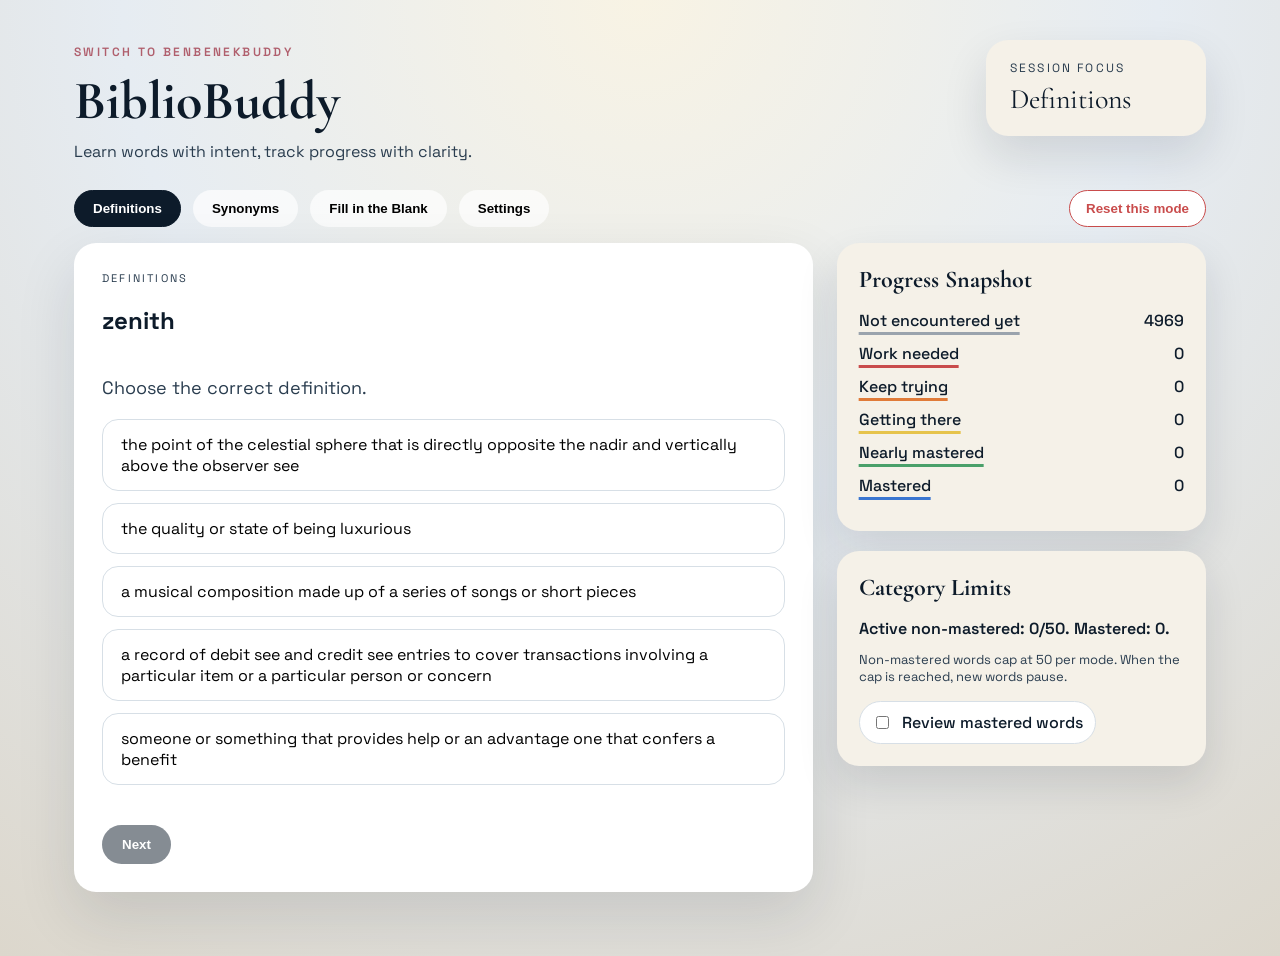
==== commit 67154555: "Add test mode functionality with controls, question rendering, and summary display - Introduced a ne" ====
--- a/index.html
+++ b/index.html
@@ -146,6 +146,7 @@
           <div class="bb-tabs">
             <button id="benbenek-tabLearn" class="mode-button active" type="button">Learn</button>
             <button id="benbenek-tabPractice" class="mode-button" type="button">Practice</button>
+            <button id="benbenek-tabTest" class="mode-button" type="button">Test</button>
           </div>
 
           <div id="benbenek-learnControls" class="bb-control-row">
@@ -165,6 +166,21 @@
               </select>
             </label>
             <p id="benbenek-practiceScopeHint" class="bb-progress"></p>
+            <label id="benbenek-practiceListField" class="bb-field" hidden>
+              <span>List</span>
+              <select id="benbenek-practiceListSelect"></select>
+            </label>
+          </div>
+
+          <div id="benbenek-testControls" class="bb-control-row" hidden>
+            <label class="bb-field">
+              <span>Up To</span>
+              <select id="benbenek-testUpToSelect" disabled></select>
+            </label>
+            <p id="benbenek-testUpToHint" class="bb-progress">Master lists in order to unlock tests.</p>
+            <div class="bb-actions">
+              <button id="benbenek-testStartButton" class="primary-button" type="button" disabled>Start Test</button>
+            </div>
           </div>
         </section>
 
@@ -175,6 +191,7 @@
                 <p id="benbenek-questionMeta" class="question-meta"></p>
                 <h2 id="benbenek-questionTitle"></h2>
               </div>
+              <p id="benbenek-questionCounter" class="bb-question-counter" hidden></p>
             </div>
             <p id="benbenek-questionPrompt" class="question-prompt"></p>
 
@@ -205,6 +222,18 @@
                 </div>
               </div>
             </section>
+
+            <section id="benbenek-testSummary" class="bb-test-summary" hidden>
+              <header class="bb-test-summary-header">
+                <h3>Test complete</h3>
+                <p id="benbenek-testSummaryScore" class="bb-test-summary-score"></p>
+              </header>
+              <p id="benbenek-testSummaryEmpty" class="bb-progress" hidden>No incorrect answers — every stem was answered correctly.</p>
+              <ul id="benbenek-testSummaryList" class="bb-test-summary-list"></ul>
+              <div class="bb-actions">
+                <button id="benbenek-testRestartButton" class="primary-button" type="button">Restart Test</button>
+              </div>
+            </section>
           </section>
 
           <aside class="stats">
@@ -220,6 +249,16 @@
             </div>
           </aside>
         </main>
+
+        <!-- Shared WWTW details dialog used by mastery list rows and
+             clickable stems in the Test summary. -->
+        <dialog id="benbenek-detailDialog" class="bb-detail-dialog" aria-labelledby="benbenek-detailDialogTitle">
+          <header class="bb-detail-dialog-header">
+            <h3 id="benbenek-detailDialogTitle">List details</h3>
+            <button id="benbenek-detailDialogClose" class="ghost-button" type="button">Close</button>
+          </header>
+          <div id="benbenek-detailDialogBody" class="bb-detail-dialog-body"></div>
+        </dialog>
       </section>
     </div>
 
--- a/modes/benbenekbuddy/benbenekbuddy.css
+++ b/modes/benbenekbuddy/benbenekbuddy.css
@@ -6,6 +6,18 @@
   padding: 18px 20px;
 }
 
+/* Make sure the native [hidden] attribute always wins over display rules
+   in this stylesheet. */
+.bb-panel[hidden],
+.bb-control-row[hidden],
+.bb-test-summary[hidden],
+.bb-question-counter[hidden],
+.bb-answer-form[hidden],
+.bb-input-label[hidden],
+.bb-field[hidden] {
+  display: none !important;
+}
+
 .bb-tabs {
   display: flex;
   flex-wrap: wrap;
@@ -97,6 +109,354 @@
   font-size: 14px;
   color: var(--ink-soft);
   gap: 8px;
+}
+
+/* ----------------------------------------------------------------------
+   New: clickable WWTW Mastery list rows, detail dialog, Test summary,
+   progress bars, and conditional controls.
+   ---------------------------------------------------------------------- */
+
+.bb-list-row {
+  width: 100%;
+  display: flex;
+  justify-content: space-between;
+  align-items: center;
+  font: inherit;
+  color: inherit;
+  background: #fff;
+  border: 1px solid #d7dfe6;
+  border-radius: 12px;
+  padding: 10px 14px;
+  cursor: pointer;
+  text-align: left;
+  transition: background 0.15s ease, border-color 0.15s ease, transform 0.15s ease;
+  font-family: var(--sans);
+}
+
+.bb-list-row:hover,
+.bb-list-row:focus-visible {
+  background: #f0f3f8;
+  border-color: #4c6ea6;
+  outline: none;
+  transform: translateY(-1px);
+}
+
+.bb-list-row-label {
+  font-weight: 600;
+  color: var(--ink);
+}
+
+.bb-list-row-meta {
+  color: var(--ink-soft);
+  font-size: 14px;
+}
+
+.bb-question-counter {
+  align-self: flex-start;
+  margin: 0;
+  padding: 6px 10px;
+  border-radius: 999px;
+  background: rgba(13, 27, 42, 0.08);
+  color: var(--ink-soft);
+  font-size: 12px;
+  font-weight: 600;
+  letter-spacing: 0.06em;
+  text-transform: uppercase;
+  white-space: nowrap;
+}
+
+.bb-test-summary {
+  display: flex;
+  flex-direction: column;
+  gap: 14px;
+  border: 1px solid #d7dfe6;
+  border-radius: 16px;
+  padding: 18px 20px;
+  background: rgba(255, 255, 255, 0.6);
+}
+
+.bb-test-summary-header {
+  display: flex;
+  justify-content: space-between;
+  align-items: baseline;
+  gap: 12px;
+  flex-wrap: wrap;
+}
+
+.bb-test-summary-header h3 {
+  margin: 0;
+  font-family: var(--display);
+  font-size: 24px;
+  color: var(--ink);
+}
+
+.bb-test-summary-score {
+  margin: 0;
+  font-weight: 600;
+  color: var(--ink-soft);
+}
+
+.bb-test-summary-list {
+  list-style: none;
+  margin: 0;
+  padding: 0;
+  display: flex;
+  flex-direction: column;
+  gap: 10px;
+}
+
+.bb-test-summary-item {
+  background: #fff;
+  border: 1px solid #d7dfe6;
+  border-radius: 12px;
+  padding: 12px 14px;
+  display: flex;
+  flex-direction: column;
+  gap: 4px;
+}
+
+.bb-test-summary-stem {
+  align-self: flex-start;
+  background: transparent;
+  border: 0;
+  padding: 0;
+  margin: 0;
+  font: inherit;
+  font-weight: 700;
+  font-size: 18px;
+  color: var(--ink);
+  cursor: pointer;
+  text-decoration: underline;
+  text-decoration-color: rgba(13, 27, 42, 0.25);
+  text-underline-offset: 3px;
+}
+
+.bb-test-summary-stem:hover,
+.bb-test-summary-stem:focus-visible {
+  text-decoration-color: var(--ink);
+  outline: none;
+}
+
+.bb-test-summary-meta {
+  margin: 0;
+  font-size: 12px;
+  color: var(--ink-soft);
+  text-transform: uppercase;
+  letter-spacing: 0.08em;
+}
+
+.bb-test-summary-line {
+  margin: 0;
+  color: var(--ink-soft);
+}
+
+.bb-test-summary-label {
+  display: inline-block;
+  min-width: 80px;
+  font-weight: 600;
+  color: var(--ink);
+}
+
+/* WWTW detail dialog. The element is a native <dialog>; we style it to
+   ~80% of the viewport with a contained scroll region. */
+.bb-detail-dialog {
+  width: min(80vw, 900px);
+  max-width: 900px;
+  max-height: 80vh;
+  border: 0;
+  border-radius: 22px;
+  padding: 0;
+  background: var(--paper);
+  color: var(--ink);
+  box-shadow: 0 30px 80px rgba(13, 27, 42, 0.25);
+}
+
+.bb-detail-dialog::backdrop {
+  background: rgba(13, 27, 42, 0.45);
+}
+
+.bb-detail-dialog-header {
+  display: flex;
+  justify-content: space-between;
+  align-items: center;
+  padding: 18px 22px;
+  border-bottom: 1px solid #d7dfe6;
+  gap: 12px;
+  background: #fff;
+  border-top-left-radius: 22px;
+  border-top-right-radius: 22px;
+  position: sticky;
+  top: 0;
+  z-index: 1;
+}
+
+.bb-detail-dialog-header h3 {
+  margin: 0;
+  font-family: var(--display);
+  font-size: 24px;
+  color: var(--ink);
+}
+
+.bb-detail-dialog-body {
+  padding: 18px 22px 22px;
+  max-height: calc(80vh - 80px);
+  overflow-y: auto;
+  display: flex;
+  flex-direction: column;
+  gap: 14px;
+}
+
+.bb-stem-list {
+  list-style: none;
+  margin: 0;
+  padding: 0;
+  display: flex;
+  flex-direction: column;
+  gap: 12px;
+}
+
+.bb-stem-list-item {
+  display: flex;
+  flex-direction: column;
+}
+
+/* Each stem card uses a native <details>/<summary> so the entire
+   card is the toggle. The expanded panel reveals the definition,
+   example words, and language below the card. */
+.bb-stem-card {
+  border: 1px solid #d7dfe6;
+  border-radius: 14px;
+  background: #fff;
+  overflow: hidden;
+  transition: border-color 0.15s ease, box-shadow 0.15s ease;
+}
+
+.bb-stem-card[open] {
+  border-color: #4c6ea6;
+  box-shadow: 0 6px 18px rgba(13, 27, 42, 0.08);
+}
+
+.bb-stem-card-summary {
+  display: grid;
+  grid-template-columns: 1fr auto;
+  align-items: center;
+  gap: 8px 14px;
+  padding: 12px 14px;
+  cursor: pointer;
+  list-style: none;
+  user-select: none;
+}
+
+.bb-stem-card-summary::-webkit-details-marker {
+  display: none;
+}
+
+.bb-stem-card-summary::marker {
+  display: none;
+  content: "";
+}
+
+.bb-stem-card-summary:hover {
+  background: #f0f3f8;
+}
+
+.bb-stem-card-summary:focus-visible {
+  outline: 2px solid #4c6ea6;
+  outline-offset: -2px;
+}
+
+.bb-stem-card-stem {
+  font-weight: 700;
+  font-size: 18px;
+  color: var(--ink);
+  display: inline-flex;
+  align-items: center;
+  gap: 8px;
+}
+
+.bb-stem-card-stem::after {
+  content: "▾";
+  font-size: 12px;
+  color: var(--ink-soft);
+  transition: transform 0.2s ease;
+}
+
+.bb-stem-card[open] .bb-stem-card-stem::after {
+  transform: rotate(180deg);
+}
+
+.bb-stem-card-mastery {
+  color: var(--ink-soft);
+  font-weight: 600;
+  font-variant-numeric: tabular-nums;
+}
+
+.bb-stem-card-summary .bb-progress-track {
+  grid-column: 1 / -1;
+}
+
+.bb-stem-card-body {
+  border-top: 1px solid #e1e7ee;
+  background: #f7f9fc;
+  padding: 14px 16px;
+  display: flex;
+  flex-direction: column;
+  gap: 8px;
+}
+
+.bb-stem-card-definition {
+  margin: 0;
+  font-size: 16px;
+  color: var(--ink);
+}
+
+.bb-stem-card-words {
+  margin: 0;
+  color: var(--ink-soft);
+}
+
+.bb-stem-card-meta {
+  margin: 0;
+  font-size: 13px;
+  color: var(--ink-soft);
+}
+
+.bb-stem-card-label {
+  font-weight: 600;
+  text-transform: uppercase;
+  letter-spacing: 0.08em;
+  font-size: 11px;
+  color: var(--ink-soft);
+  margin-right: 4px;
+}
+
+.bb-progress-track {
+  width: 100%;
+  height: 8px;
+  background: #e7edf3;
+  border-radius: 999px;
+  overflow: hidden;
+}
+
+.bb-progress-fill {
+  height: 100%;
+  border-radius: 999px;
+  transition: width 0.3s ease;
+}
+
+.bb-progress-level-0 { background: #d8362f; }   /* 0 correct — red */
+.bb-progress-level-1 { background: #e07b39; }   /* 1 correct — orange */
+.bb-progress-level-2 { background: #2f8f5b; }   /* 2 correct — green */
+.bb-progress-level-3 { background: #2f6fb7; }   /* 3+ correct — blue */
+
+@media (max-width: 640px) {
+  .bb-detail-dialog {
+    width: 92vw;
+    max-height: 88vh;
+  }
+  .bb-detail-dialog-body {
+    max-height: calc(88vh - 80px);
+  }
 }
 
 @media (max-width: 640px) {
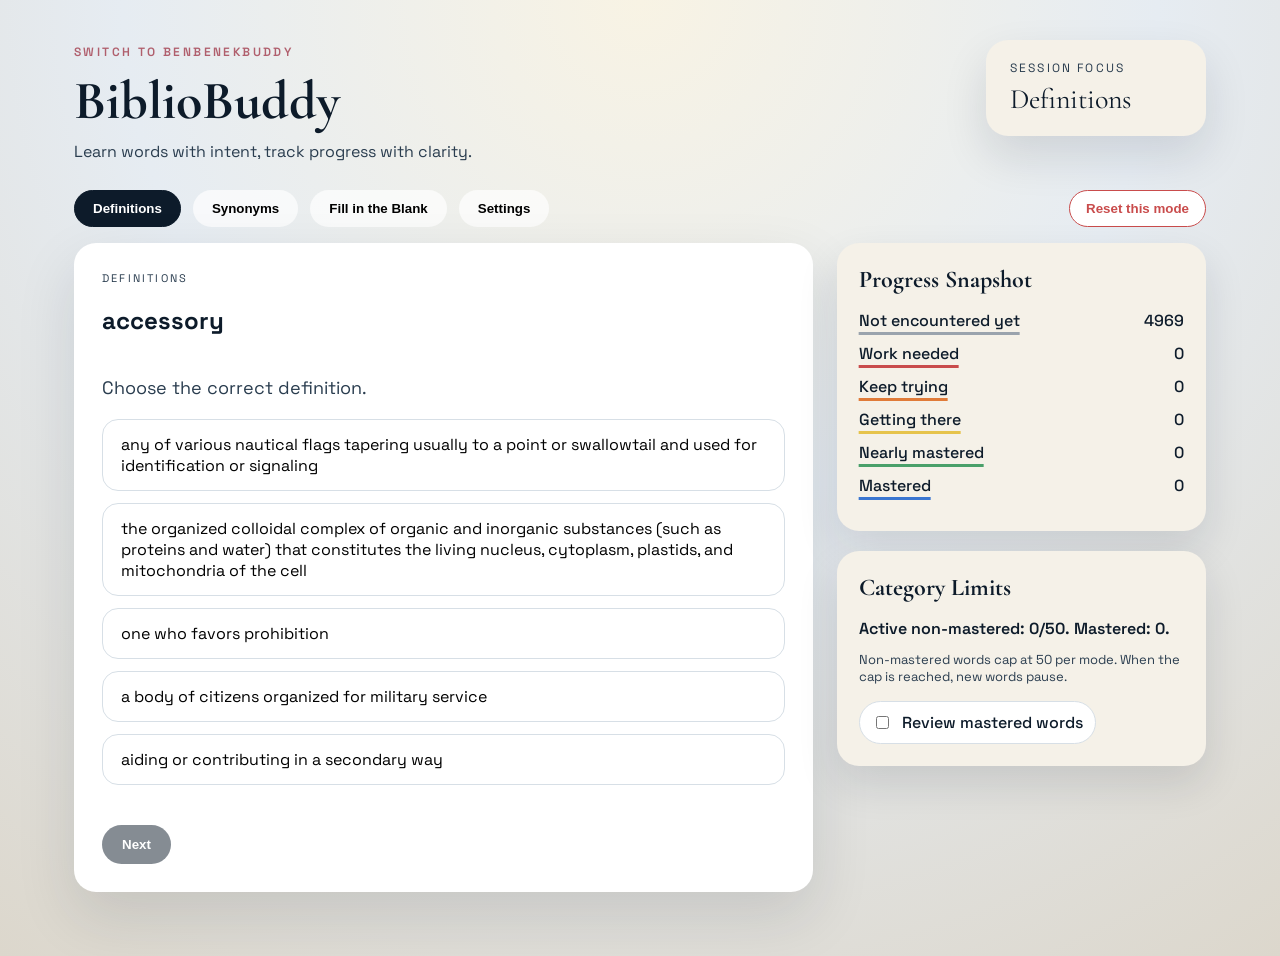
==== commit 46630ff8: "Update title to 'BenbenekBuddy' and implement practice score tracking in the BenbenekBuddy mode" ====
--- a/index.html
+++ b/index.html
@@ -3,7 +3,7 @@
   <head>
     <meta charset="UTF-8" />
     <meta name="viewport" content="width=device-width, initial-scale=1.0" />
-    <title>SAT Words Buddy</title>
+    <title>BenbenekBuddy</title>
     <link rel="apple-touch-icon" sizes="180x180" href="favicon/apple-touch-icon.png">
     <link rel="icon" type="image/png" sizes="32x32" href="favicon/favicon-32x32.png">
     <link rel="icon" type="image/png" sizes="16x16" href="favicon/favicon-16x16.png">
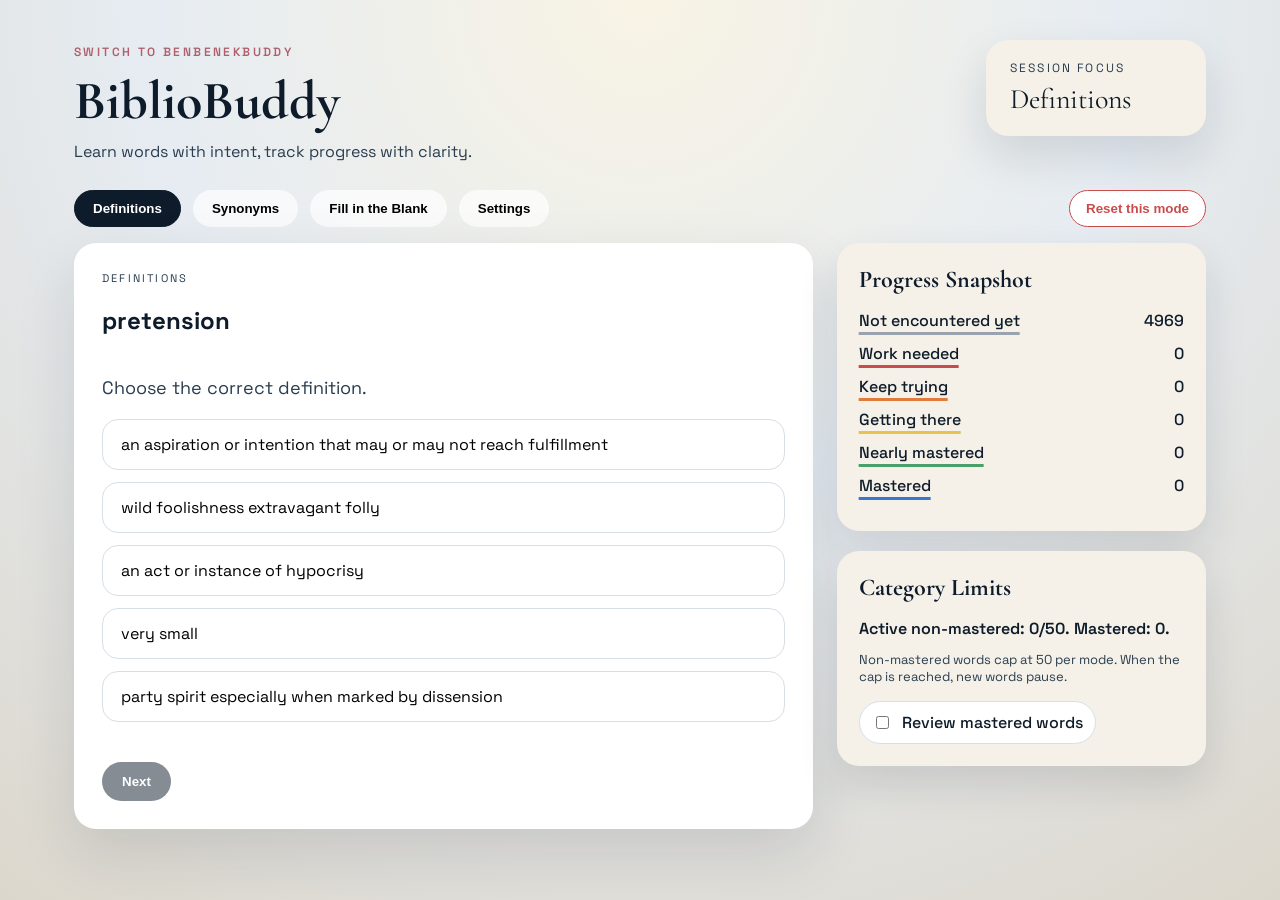
==== commit 98ba30e4: "Update title from 'BenbenekBuddy' to 'BiblioBuddy'" ====
--- a/index.html
+++ b/index.html
@@ -3,7 +3,7 @@
   <head>
     <meta charset="UTF-8" />
     <meta name="viewport" content="width=device-width, initial-scale=1.0" />
-    <title>BenbenekBuddy</title>
+    <title>BiblioBuddy</title>
     <link rel="apple-touch-icon" sizes="180x180" href="favicon/apple-touch-icon.png">
     <link rel="icon" type="image/png" sizes="32x32" href="favicon/favicon-32x32.png">
     <link rel="icon" type="image/png" sizes="16x16" href="favicon/favicon-16x16.png">
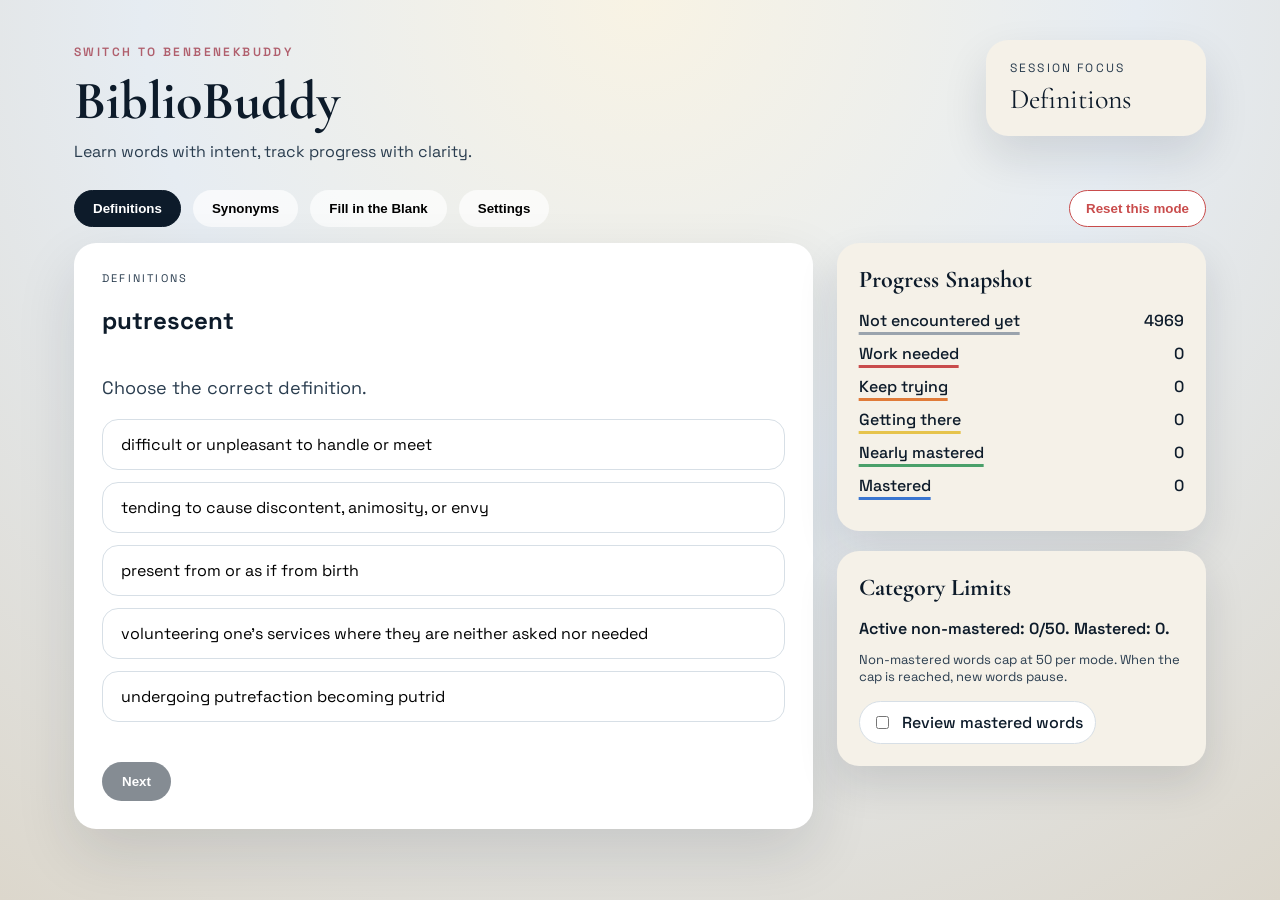
==== commit c56c325b: "Allow tests from selected lists Co-authored-by: Copilot <223556219+Copilot@users.noreply.github.com>" ====
--- a/index.html
+++ b/index.html
@@ -173,13 +173,13 @@
           </div>
 
           <div id="benbenek-testControls" class="bb-control-row" hidden>
-            <label class="bb-field">
-              <span>Up To</span>
-              <select id="benbenek-testUpToSelect" disabled></select>
-            </label>
-            <p id="benbenek-testUpToHint" class="bb-progress">Master lists in order to unlock tests.</p>
+            <fieldset class="bb-list-picker">
+              <legend>Lists to test</legend>
+              <div id="benbenek-testListOptions" class="bb-list-options"></div>
+            </fieldset>
+            <p id="benbenek-testListHint" class="bb-progress">Choose one or more lists.</p>
             <div class="bb-actions">
-              <button id="benbenek-testStartButton" class="primary-button" type="button" disabled>Start Test</button>
+              <button id="benbenek-testStartButton" class="primary-button" type="button">Start Test</button>
             </div>
           </div>
         </section>
--- a/modes/benbenekbuddy/benbenekbuddy.css
+++ b/modes/benbenekbuddy/benbenekbuddy.css
@@ -55,6 +55,43 @@
   color: var(--ink);
 }
 
+.bb-list-picker {
+  border: 0;
+  margin: 0;
+  padding: 0;
+  min-width: min(100%, 420px);
+}
+
+.bb-list-picker legend {
+  padding: 0;
+  margin-bottom: 8px;
+  font-size: 12px;
+  text-transform: uppercase;
+  letter-spacing: 0.14em;
+  color: var(--ink-soft);
+}
+
+.bb-list-options {
+  display: flex;
+  flex-wrap: wrap;
+  gap: 8px;
+}
+
+.bb-list-option {
+  display: inline-flex;
+  align-items: center;
+  gap: 7px;
+  padding: 8px 11px;
+  border: 1px solid #ced9e6;
+  border-radius: 999px;
+  background: #fff;
+  cursor: pointer;
+}
+
+.bb-list-option input {
+  accent-color: var(--ink);
+}
+
 .bb-progress {
   margin: 0;
   color: var(--ink-soft);
